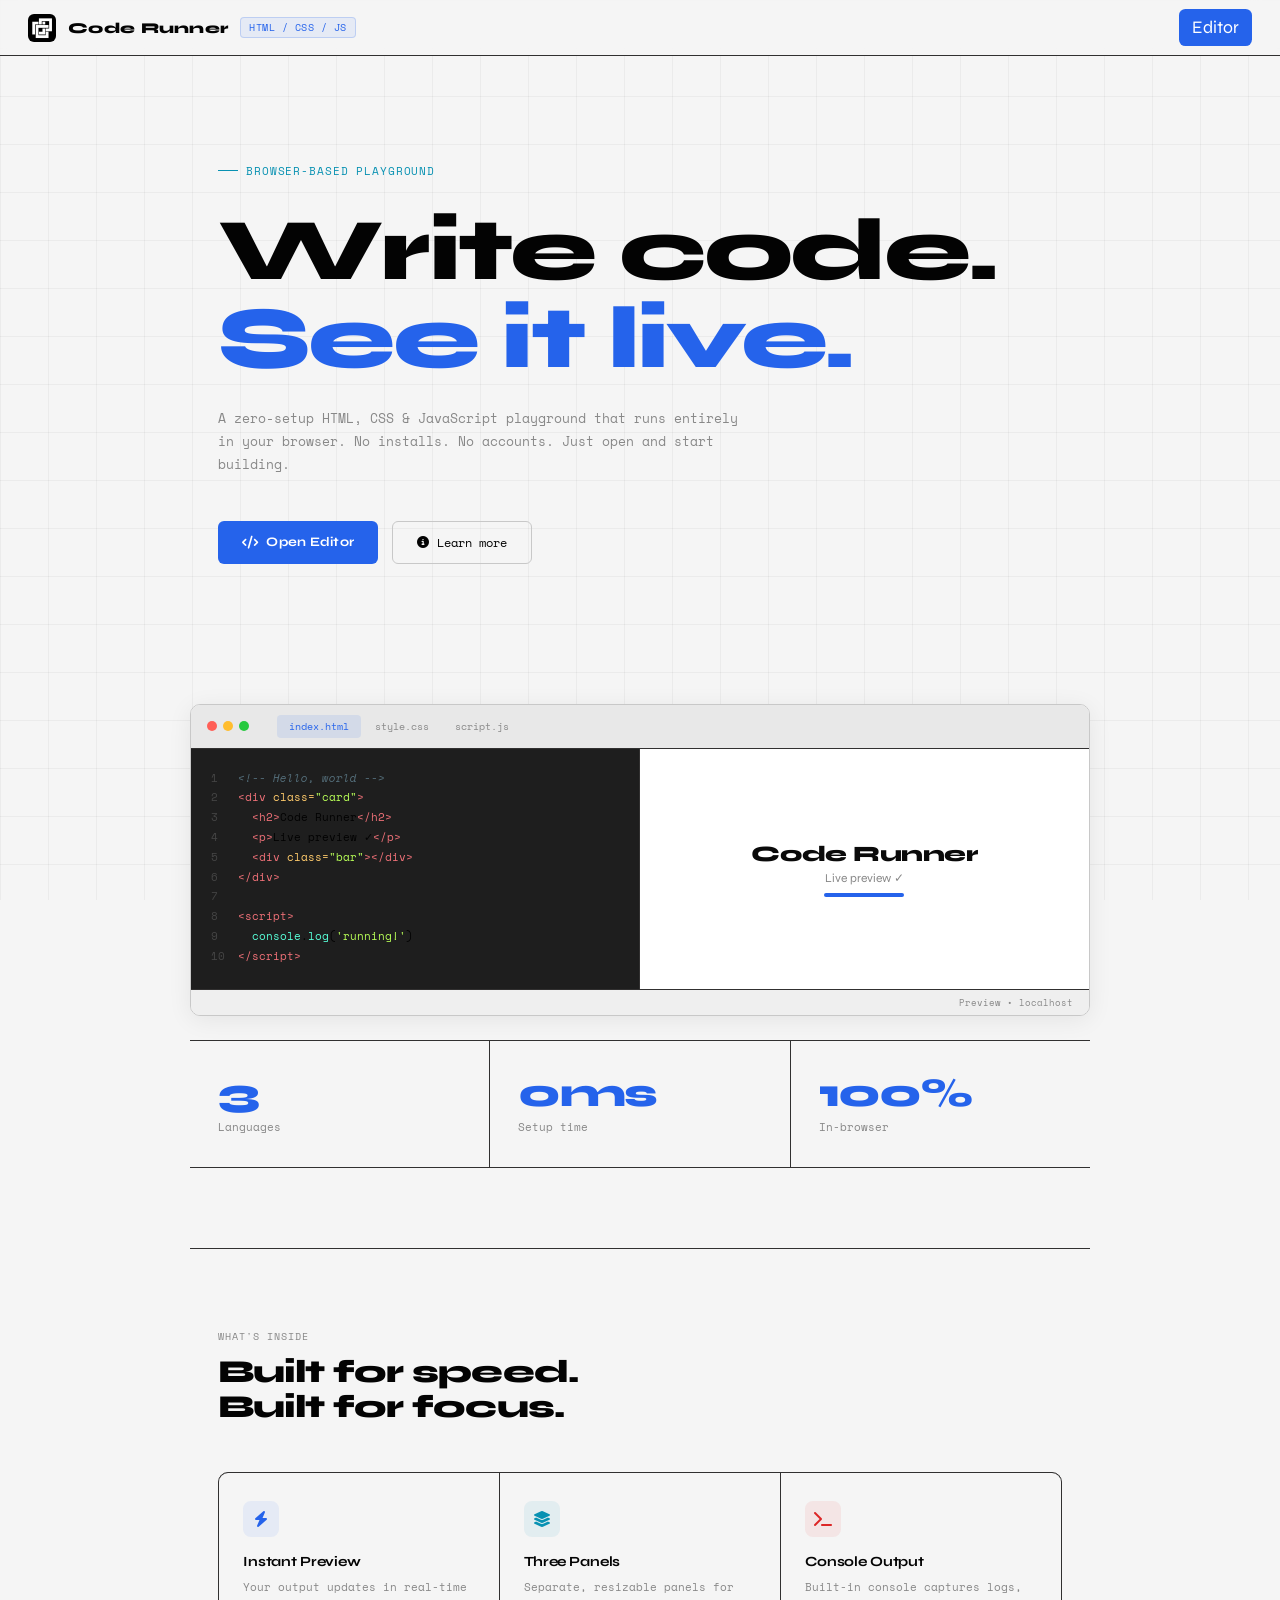
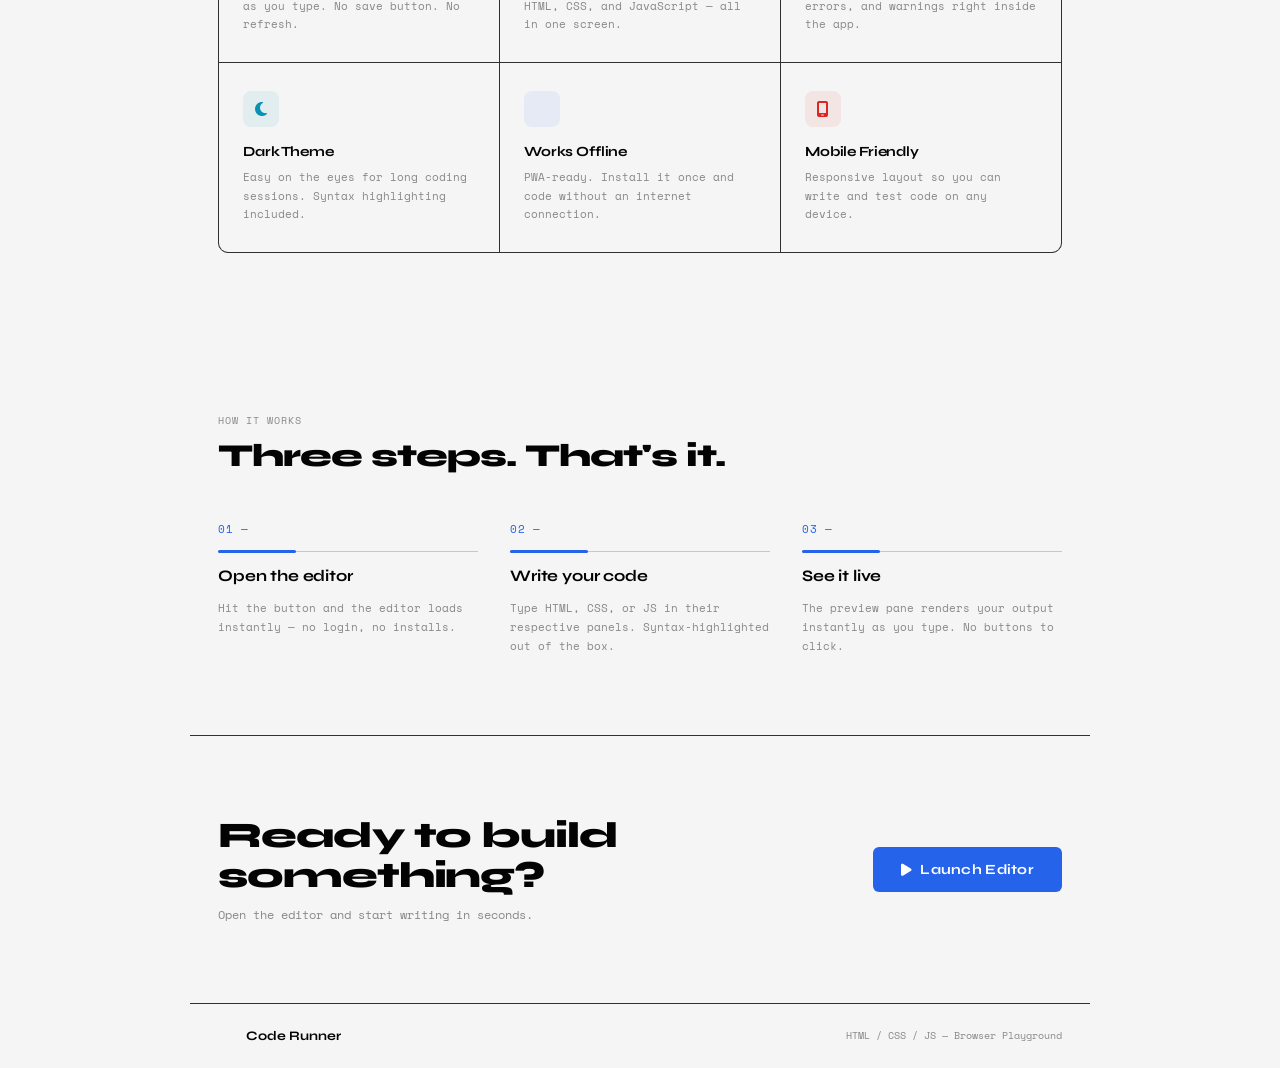
==== About/about.html @ c88e669e "UI Change" ====
<!DOCTYPE html>
<html lang="en">

<head>
  <meta charset="UTF-8">
  <meta name="viewport" content="width=device-width, initial-scale=1.0">
  <link rel="icon" href="/Icon/favicon.ico" type="image/x-icon">
  <link rel="stylesheet" href="https://cdnjs.cloudflare.com/ajax/libs/font-awesome/6.7.2/css/all.min.css"
    crossorigin="anonymous" referrerpolicy="no-referrer" />
  <link rel="preconnect" href="https://fonts.googleapis.com">
  <link rel="preconnect" href="https://fonts.gstatic.com" crossorigin>
  <link href="https://fonts.googleapis.com/css2?family=Space+Mono:ital,wght@0,400;0,700;1,400&family=Syne:wght@400;600;700;800&display=swap" rel="stylesheet">
  <link rel="stylesheet" href="../About/about.css">
  <link rel="stylesheet" href="../navbar.css">
  
  <title>Code Runner - About</title>
</head>

<body>

  <!-- Navbar -->
  <nav>
    <div class="logo-icon"><img src="../Icon/logo192.png" alt="logo"></div>
    <span class="logo-text">Code Runner</span>
    <span class="lang-label">HTML / CSS / JS</span>
    <span class="about-sec">
      <a href="../Editor/editor.html">Editor</a>
    </span>
  </nav>

  <!-- Hero -->
  <section class="hero">
    <div class="hero-eyebrow">Browser-based playground</div>
    <h1>Write code.<span>See it live.</span></h1>
    <p class="hero-desc">
      A zero-setup HTML, CSS &amp; JavaScript playground that runs entirely in your browser.
      No installs. No accounts. Just open and start building.
    </p>
    <div class="hero-cta">
      <a href="../Editor/editor.html" class="btn-primary">
        <i class="fa-solid fa-code"></i> Open Editor
      </a>
      <a href="#features" class="btn-ghost">
        <i class="fa-solid fa-circle-info"></i> Learn more
      </a>
    </div>
  </section>

  <!-- Editor mockup -->
  <div class="editor-wrap">
    <div class="editor-topbar">
      <div class="dot-row">
        <div class="dot r"></div>
        <div class="dot y"></div>
        <div class="dot g"></div>
      </div>
      <div class="tab-strip">
        <div class="tab active">index.html</div>
        <div class="tab">style.css</div>
        <div class="tab">script.js</div>
      </div>
    </div>
    <div class="editor-body">
      <div class="code-pane">
        <div><span class="ln">1</span> <span class="cm">&lt;!-- Hello, world --&gt;</span></div>
        <div><span class="ln">2</span> <span class="tag">&lt;div</span> <span class="attr">class=</span><span class="val">"card"</span><span class="tag">&gt;</span></div>
        <div><span class="ln">3</span> &nbsp;&nbsp;<span class="tag">&lt;h2&gt;</span>Code Runner<span class="tag">&lt;/h2&gt;</span></div>
        <div><span class="ln">4</span> &nbsp;&nbsp;<span class="tag">&lt;p&gt;</span>Live preview ✓<span class="tag">&lt;/p&gt;</span></div>
        <div><span class="ln">5</span> &nbsp;&nbsp;<span class="tag">&lt;div</span> <span class="attr">class=</span><span class="val">"bar"</span><span class="tag">&gt;&lt;/div&gt;</span></div>
        <div><span class="ln">6</span> <span class="tag">&lt;/div&gt;</span></div>
        <div><span class="ln">7</span></div>
        <div><span class="ln">8</span> <span class="tag">&lt;script&gt;</span></div>
        <div><span class="ln">9</span> &nbsp;&nbsp;<span class="fn">console</span>.<span class="fn">log</span>(<span class="val">'running!'</span>)</div>
        <div><span class="ln">10</span> <span class="tag">&lt;/script&gt;</span></div>
      </div>
      <div class="preview-pane">
        <div class="preview-inner">
          <h2>Code Runner</h2>
          <p>Live preview ✓</p>
          <div class="preview-bar"></div>
        </div>
      </div>
    </div>
    <div class="preview-label">Preview • localhost</div>
  </div>

  <!-- Stats -->
  <div class="stats-strip">
    <div class="stat-item">
      <div class="stat-num">3</div>
      <div class="stat-label">Languages</div>
    </div>
    <div class="stat-item">
      <div class="stat-num">0ms</div>
      <div class="stat-label">Setup time</div>
    </div>
    <div class="stat-item">
      <div class="stat-num">100%</div>
      <div class="stat-label">In-browser</div>
    </div>
  </div>

  <div class="section-divider"></div>

  <!-- Features -->
  <section class="features" id="features">
    <div class="section-header">
      <div>
        <div class="section-label">What's inside</div>
        <div class="section-title">Built for speed.<br>Built for focus.</div>
      </div>
    </div>
    <div class="feature-grid">
      <div class="feature-card">
        <div class="feat-icon a"><i class="fa-solid fa-bolt"></i></div>
        <div class="feat-title">Instant Preview</div>
        <p class="feat-desc">Your output updates in real-time as you type. No save button. No refresh.</p>
      </div>
      <div class="feature-card">
        <div class="feat-icon b"><i class="fa-solid fa-layer-group"></i></div>
        <div class="feat-title">Three Panels</div>
        <p class="feat-desc">Separate, resizable panels for HTML, CSS, and JavaScript — all in one screen.</p>
      </div>
      <div class="feature-card">
        <div class="feat-icon c"><i class="fa-solid fa-terminal"></i></div>
        <div class="feat-title">Console Output</div>
        <p class="feat-desc">Built-in console captures logs, errors, and warnings right inside the app.</p>
      </div>
      <div class="feature-card">
        <div class="feat-icon b"><i class="fa-solid fa-moon"></i></div>
        <div class="feat-title">Dark Theme</div>
        <p class="feat-desc">Easy on the eyes for long coding sessions. Syntax highlighting included.</p>
      </div>
      <div class="feature-card">
        <div class="feat-icon a"><i class="fa-solid fa-wifi-slash"></i></div>
        <div class="feat-title">Works Offline</div>
        <p class="feat-desc">PWA-ready. Install it once and code without an internet connection.</p>
      </div>
      <div class="feature-card">
        <div class="feat-icon c"><i class="fa-solid fa-mobile-screen"></i></div>
        <div class="feat-title">Mobile Friendly</div>
        <p class="feat-desc">Responsive layout so you can write and test code on any device.</p>
      </div>
    </div>
  </section>

  <!-- How it works -->
  <section class="how">
    <div class="section-label">How it works</div>
    <div class="section-title" style="font-size:32px; font-weight:800; letter-spacing:-0.03em; line-height:1.1;">Three steps. That's it.</div>
    <div class="steps">
      <div class="step">
        <div class="step-num">01 —</div>
        <div class="step-line"></div>
        <div class="step-title">Open the editor</div>
        <p class="step-desc">Hit the button and the editor loads instantly — no login, no installs.</p>
      </div>
      <div class="step">
        <div class="step-num">02 —</div>
        <div class="step-line"></div>
        <div class="step-title">Write your code</div>
        <p class="step-desc">Type HTML, CSS, or JS in their respective panels. Syntax-highlighted out of the box.</p>
      </div>
      <div class="step">
        <div class="step-num">03 —</div>
        <div class="step-line"></div>
        <div class="step-title">See it live</div>
        <p class="step-desc">The preview pane renders your output instantly as you type. No buttons to click.</p>
      </div>
    </div>
  </section>

  <!-- CTA -->
  <div class="cta-section">
    <div class="cta-text">
      <h2>Ready to build something?</h2>
      <p>Open the editor and start writing in seconds.</p>
    </div>
    <a href="../Editor/editor.html" class="btn-primary" style="white-space: nowrap; font-size:14px; padding: 14px 28px;">
      <i class="fa-solid fa-play"></i> Launch Editor
    </a>
  </div>

  <!-- Footer -->
  <footer>
    <div class="footer-brand">
      <img src="./Icon/logo192.png" alt="" width="20" style="border-radius:4px">
      Code Runner
    </div>
    <div class="footer-copy">HTML / CSS / JS — Browser Playground</div>
  </footer>

</body>
</html>
---- About/about.css ----
*,
*::before,
*::after {
    box-sizing: border-box;
    margin: 0;
    padding: 0;
}

:root {
    --bg: #f5f5f5;
    --bg2: #efefef;
    --bg3: #e8e8e8;
    --border: #313030;
    --border2: #c8c8c8;
    --text: #030303;
    --muted: #888;
    --accent: #2563eb;
    --accent2: #0891b2;
    --accent3: #dc2626;
    --mono: 'Space Mono', monospace;
    --sans: 'Syne', sans-serif;
}

html { scroll-behavior: smooth; }

body {
    background: var(--bg);
    color: var(--text);
    font-family: var(--sans);
    min-height: 100vh;
    overflow-x: hidden;

    &::-webkit-scrollbar {
        display: none;
    }
}

/* ── GRID BG ── */
body::before {
    content: '';
    position: fixed;
    inset: 0;
    background-image:
        linear-gradient(rgba(0, 0, 0, 0.04) 1px, transparent 1px),
        linear-gradient(90deg, rgba(0, 0, 0, 0.04) 1px, transparent 1px);
    background-size: 48px 48px;
    pointer-events: none;
    z-index: 0;
}

.hero,
.editor-wrap,
.features,
.stats-strip,
.how,
.cta-section,
footer {
    position: relative;
    z-index: 1;
}

/* ── HERO ── */
.hero {
    position: relative;
    padding: 100px 28px 80px;
    max-width: 900px;
    margin: 0 auto;
    overflow: hidden;
}

.hero-eyebrow {
    display: inline-flex;
    align-items: center;
    gap: 8px;
    font-family: var(--mono);
    font-size: 11px;
    color: var(--accent2);
    letter-spacing: 0.08em;
    text-transform: uppercase;
    margin-bottom: 28px;
    opacity: 0;
    animation: fadeUp 0.6s 0.1s forwards;
}
.hero-eyebrow::before {
    content: '';
    display: block;
    width: 20px; height: 1px;
    background: var(--accent2);
}

.hero h1 {
    font-size: clamp(48px, 8vw, 88px);
    font-weight: 800;
    line-height: 1;
    letter-spacing: -0.03em;
    margin-bottom: 24px;
    opacity: 0;
    animation: fadeUp 0.7s 0.2s forwards;
}
.hero h1 span { color: var(--accent); display: block; }

.hero-desc {
    font-family: var(--mono);
    font-size: 13px;
    color: var(--muted);
    line-height: 1.8;
    max-width: 520px;
    margin-bottom: 44px;
    opacity: 0;
    animation: fadeUp 0.7s 0.3s forwards;
}

.hero-cta {
    display: flex;
    gap: 14px;
    flex-wrap: wrap;
    opacity: 0;
    animation: fadeUp 0.7s 0.4s forwards;
}

.btn-primary {
    display: inline-flex;
    align-items: center;
    gap: 8px;
    padding: 12px 24px;
    background: var(--accent);
    color: #fff;
    font-family: var(--sans);
    font-weight: 700;
    font-size: 13px;
    border: none;
    border-radius: 6px;
    cursor: pointer;
    text-decoration: none;
    transition: opacity 0.2s, transform 0.15s;
    letter-spacing: 0.02em;
}
.btn-primary:hover { opacity: 0.88; transform: translateY(-1px); }
.btn-primary:active { transform: scale(0.98); }

.btn-ghost {
    display: inline-flex;
    align-items: center;
    gap: 8px;
    padding: 12px 24px;
    background: transparent;
    color: var(--text);
    font-family: var(--mono);
    font-size: 12px;
    border: 1px solid var(--border2);
    border-radius: 6px;
    cursor: pointer;
    text-decoration: none;
    transition: border-color 0.2s, color 0.2s, transform 0.15s;
}
.btn-ghost:hover { border-color: var(--muted); transform: translateY(-1px); }

/* ── EDITOR MOCKUP ── */
.editor-wrap {
    margin: 60px 28px 0;
    max-width: 900px;
    margin-left: auto;
    margin-right: auto;
    border: 1px solid var(--border2);
    border-radius: 10px;
    overflow: hidden;
    opacity: 0;
    animation: fadeUp 0.8s 0.5s forwards;
    box-shadow: 0 4px 24px rgba(0,0,0,0.07);
}

.editor-topbar {
    background: var(--bg3);
    border-bottom: 1px solid var(--border);
    padding: 10px 16px;
    display: flex;
    align-items: center;
    gap: 12px;
}

.dot-row { display: flex; gap: 6px; }
.dot { width: 10px; height: 10px; border-radius: 50%; }
.dot.r { background: #ff5f57; }
.dot.y { background: #ffbd2e; }
.dot.g { background: #27c93f; }

.tab-strip { display: flex; gap: 2px; margin-left: 16px; }
.tab {
    font-family: var(--mono);
    font-size: 10px;
    padding: 4px 12px;
    border-radius: 4px;
    color: var(--muted);
    cursor: pointer;
    transition: background 0.2s, color 0.2s;
}
.tab.active {
    background: rgba(37, 99, 235, 0.1);
    color: var(--accent);
}

.editor-body {
    display: grid;
    grid-template-columns: 1fr 1fr;
    min-height: 240px;
}

.code-pane {
    background: #1e1e1e;
    padding: 20px;
    font-family: var(--mono);
    font-size: 11px;
    line-height: 1.8;
    border-right: 1px solid var(--border);
    overflow: hidden;
}
.code-pane .ln { color: #444; user-select: none; display: inline-block; width: 20px; }
.kw  { color: #c792ea; }
.tag { color: #f07178; }
.attr{ color: #ffcb6b; }
.val { color: #b8ff57; }
.cm  { color: #546e7a; font-style: italic; }
.fn  { color: #57ffd8; }

.preview-pane {
    background: #fff;
    display: flex;
    align-items: center;
    justify-content: center;
    flex-direction: column;
    gap: 8px;
    padding: 24px;
}
.preview-inner { text-align: center; font-family: 'Syne', sans-serif; }
.preview-inner h2 { font-size: 22px; font-weight: 800; color: #0a0a0a; letter-spacing: -0.02em; }
.preview-inner p { font-size: 12px; color: #888; margin-top: 4px; }
.preview-bar { width: 80px; height: 4px; border-radius: 2px; background: #2563eb; margin: 8px auto 0; }

.preview-label {
    font-family: var(--mono);
    font-size: 9px;
    color: var(--muted);
    border-top: 1px solid var(--border);
    padding: 6px 16px;
    background: var(--bg2);
    text-align: right;
}

/* ── DIVIDER ── */
.section-divider {
    width: 100%; height: 1px;
    background: var(--border);
    max-width: 900px;
    margin: 80px auto 0;
}

/* ── FEATURES ── */
.features {
    padding: 80px 28px;
    max-width: 900px;
    margin: 0 auto;
}

.section-header {
    display: flex;
    align-items: flex-end;
    justify-content: space-between;
    margin-bottom: 48px;
}

.section-label {
    font-family: var(--mono);
    font-size: 10px;
    color: var(--muted);
    letter-spacing: 0.1em;
    text-transform: uppercase;
    margin-bottom: 10px;
}

.section-title {
    font-size: 32px;
    font-weight: 800;
    letter-spacing: -0.03em;
    line-height: 1.1;
}

.feature-grid {
    display: grid;
    grid-template-columns: repeat(3, 1fr);
    gap: 1px;
    background: var(--border);
    border: 1px solid var(--border);
    border-radius: 10px;
    overflow: hidden;
}

.feature-card {
    background: var(--bg);
    padding: 28px 24px;
    transition: background 0.25s;
}
.feature-card:hover { background: var(--bg2); }

.feat-icon {
    width: 36px; height: 36px;
    border-radius: 8px;
    display: flex; align-items: center; justify-content: center;
    font-size: 16px;
    margin-bottom: 16px;
}
.feat-icon.a { background: rgba(37, 99, 235, 0.08); color: var(--accent); }
.feat-icon.b { background: rgba(8, 145, 178, 0.08); color: var(--accent2); }
.feat-icon.c { background: rgba(220, 38, 38, 0.08); color: var(--accent3); }

.feat-title { font-size: 14px; font-weight: 700; letter-spacing: -0.01em; margin-bottom: 8px; }
.feat-desc { font-family: var(--mono); font-size: 11px; color: var(--muted); line-height: 1.7; }

/* ── STATS ── */
.stats-strip {
    border-top: 1px solid var(--border);
    border-bottom: 1px solid var(--border);
    display: flex;
    max-width: 900px;
    margin: 1.5rem auto 0 auto;
}

.stat-item {
    flex: 1;
    padding: 32px 28px;
    border-right: 1px solid var(--border);
}
.stat-item:last-child { border-right: none; }

.stat-num {
    font-size: 40px;
    font-weight: 800;
    letter-spacing: -0.04em;
    color: var(--accent);
    line-height: 1;
    margin-bottom: 6px;
}
.stat-label { font-family: var(--mono); font-size: 11px; color: var(--muted); }

/* ── HOW IT WORKS ── */
.how {
    padding: 80px 28px;
    max-width: 900px;
    margin: 0 auto;
}

.steps {
    display: grid;
    grid-template-columns: repeat(3, 1fr);
    gap: 32px;
    margin-top: 48px;
}

.step { display: flex; flex-direction: column; gap: 14px; }

.step-num { font-family: var(--mono); font-size: 11px; color: var(--accent); letter-spacing: 0.05em; }

.step-line {
    width: 100%; height: 1px;
    background: var(--border2);
    position: relative;
}
.step-line::after {
    content: '';
    position: absolute;
    left: 0; top: -1px;
    height: 3px; width: 30%;
    background: var(--accent);
    border-radius: 2px;
}

.step-title { font-size: 16px; font-weight: 700; letter-spacing: -0.01em; }
.step-desc { font-family: var(--mono); font-size: 11px; color: var(--muted); line-height: 1.7; }

/* ── CTA ── */
.cta-section {
    padding: 80px 28px;
    max-width: 900px;
    margin: 0 auto;
    border-top: 1px solid var(--border);
    display: grid;
    grid-template-columns: 1fr auto;
    align-items: center;
    gap: 40px;
}
.cta-text h2 { font-size: 36px; font-weight: 800; letter-spacing: -0.03em; line-height: 1.1; margin-bottom: 10px; }
.cta-text p { font-family: var(--mono); font-size: 12px; color: var(--muted); }

/* ── FOOTER ── */
footer {
    border-top: 1px solid var(--border);
    padding: 24px 28px;
    max-width: 900px;
    margin: 0 auto;
    display: flex;
    align-items: center;
    justify-content: space-between;
}
.footer-brand { display: flex; align-items: center; gap: 8px; font-size: 13px; font-weight: 700; }
.footer-copy { font-family: var(--mono); font-size: 10px; color: var(--muted); }

/* ── ANIMATIONS ── */
@keyframes fadeUp {
    from { opacity: 0; transform: translateY(20px); }
    to   { opacity: 1; transform: translateY(0); }
}

/* ── RESPONSIVE ── */
@media (max-width: 680px) {
    .editor-body { grid-template-columns: 1fr; }
    .preview-pane { display: none; }
    .feature-grid { grid-template-columns: 1fr; }
    .steps { grid-template-columns: 1fr; gap: 24px; }
    .cta-section { grid-template-columns: 1fr; }
    .hero h1 { font-size: 44px; }
}
---- navbar.css ----
nav {
    position: sticky;
    top: 0;
    z-index: 100;
    display: flex;
    align-items: center;
    gap: 12px;
    padding: 0 28px;
    height: 56px;
    background: rgba(245, 245, 245, 0.88);
    backdrop-filter: blur(12px);
    border-bottom: 1px solid var(--border);
}

.logo-icon img {
    width: 28px; 
    height: 28px;
    border-radius: 6px; 
    display: block;
}

.logo-text {
    font-family: var(--sans);
    font-weight: 800;
    font-size: 15px;
    letter-spacing: 0.02em;
    color: var(--text);
}

.lang-label {
    font-family: var(--mono);
    font-size: 10px;
    color: var(--accent);
    background: rgba(37, 99, 235, 0.08);
    border: 1px solid rgba(37, 99, 235, 0.2);
    padding: 2px 8px;
    border-radius: 4px;
    letter-spacing: 0.05em;
}

nav .about-sec { margin-left: auto; font-weight: 400; font-size: 1.1rem; cursor: pointer; }
nav .about-sec a { padding: 0.5rem 0.8rem; border-radius: .4rem; text-decoration: none; background: #2563eb; color: #fff; }
nav .about-sec a:hover { opacity: 0.6; transition: opacity 0.2s ease; }
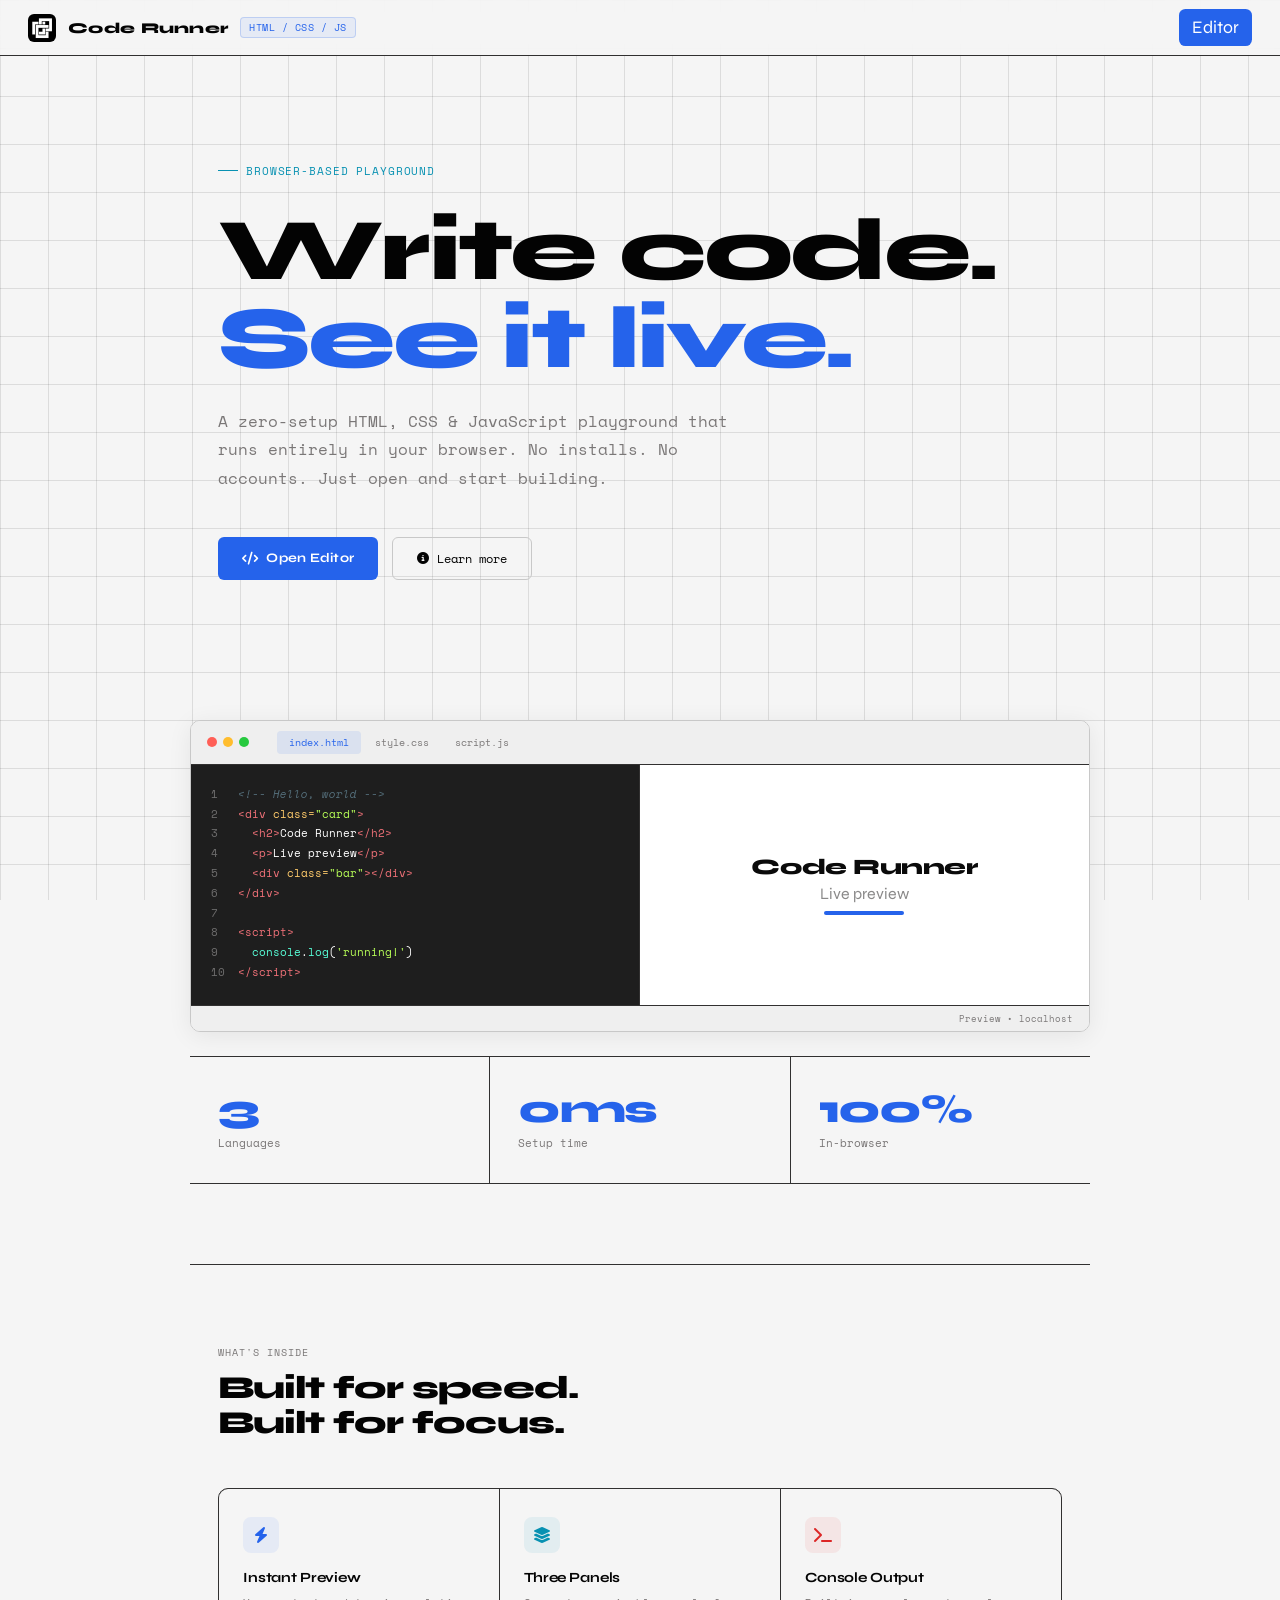
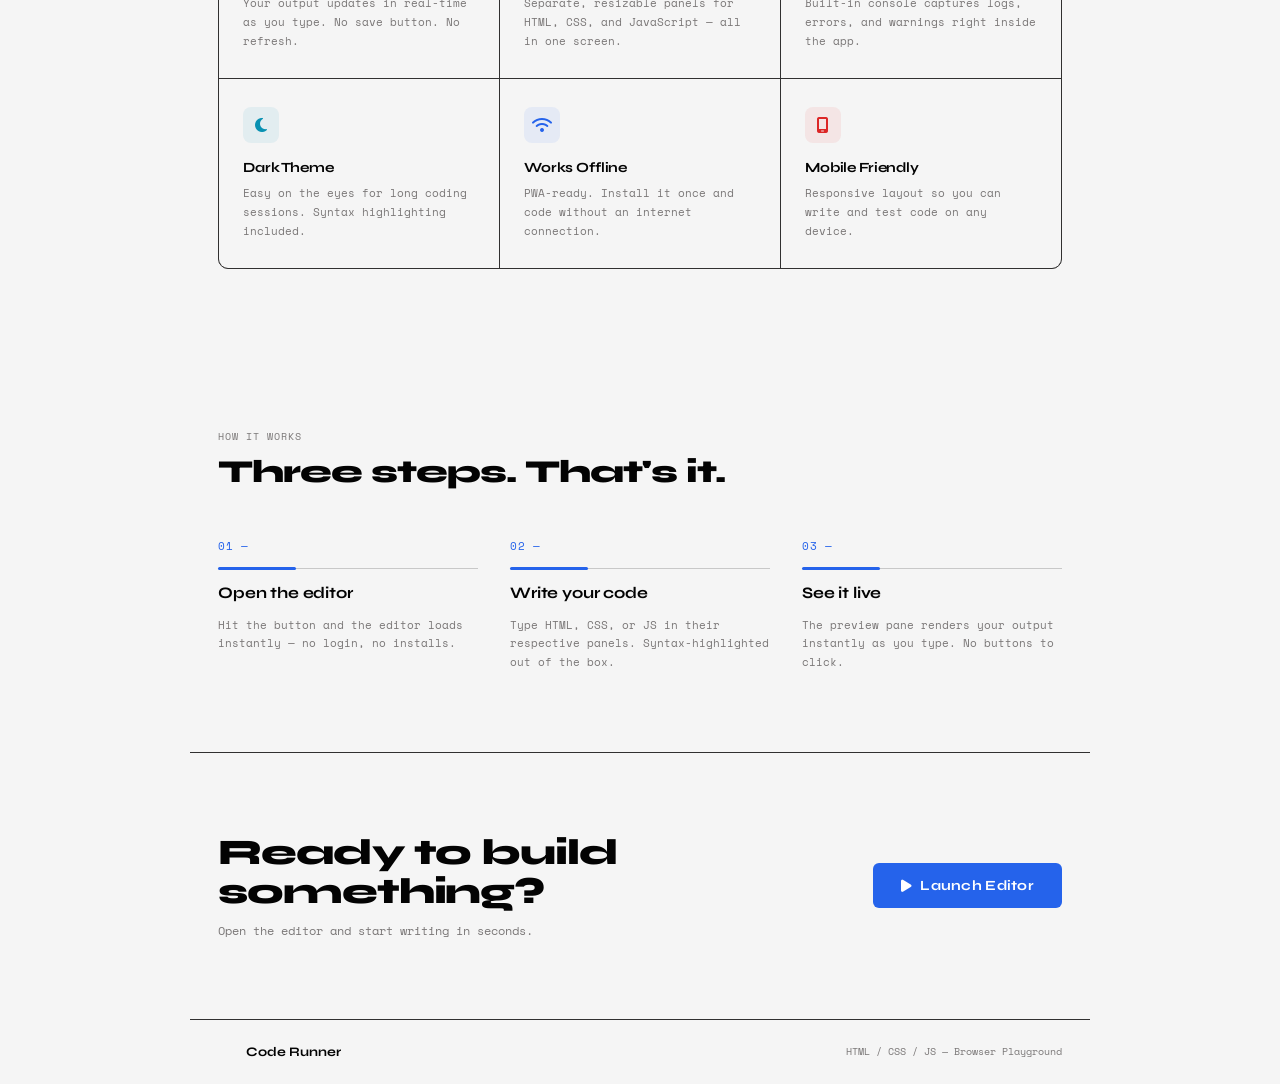
==== commit 4a0fda88: "File Location Change, Style Change" ====
--- a/About/about.html
+++ b/About/about.html
@@ -24,7 +24,7 @@
     <span class="logo-text">Code Runner</span>
     <span class="lang-label">HTML / CSS / JS</span>
     <span class="about-sec">
-      <a href="../Editor/editor.html">Editor</a>
+      <a href="../index.html">Editor</a>
     </span>
   </nav>
 
@@ -37,7 +37,7 @@
       No installs. No accounts. Just open and start building.
     </p>
     <div class="hero-cta">
-      <a href="../Editor/editor.html" class="btn-primary">
+      <a href="../index.html" class="btn-primary">
         <i class="fa-solid fa-code"></i> Open Editor
       </a>
       <a href="#features" class="btn-ghost">
@@ -65,7 +65,7 @@
         <div><span class="ln">1</span> <span class="cm">&lt;!-- Hello, world --&gt;</span></div>
         <div><span class="ln">2</span> <span class="tag">&lt;div</span> <span class="attr">class=</span><span class="val">"card"</span><span class="tag">&gt;</span></div>
         <div><span class="ln">3</span> &nbsp;&nbsp;<span class="tag">&lt;h2&gt;</span>Code Runner<span class="tag">&lt;/h2&gt;</span></div>
-        <div><span class="ln">4</span> &nbsp;&nbsp;<span class="tag">&lt;p&gt;</span>Live preview ✓<span class="tag">&lt;/p&gt;</span></div>
+        <div><span class="ln">4</span> &nbsp;&nbsp;<span class="tag">&lt;p&gt;</span>Live preview<span class="tag">&lt;/p&gt;</span></div>
         <div><span class="ln">5</span> &nbsp;&nbsp;<span class="tag">&lt;div</span> <span class="attr">class=</span><span class="val">"bar"</span><span class="tag">&gt;&lt;/div&gt;</span></div>
         <div><span class="ln">6</span> <span class="tag">&lt;/div&gt;</span></div>
         <div><span class="ln">7</span></div>
@@ -76,7 +76,7 @@
       <div class="preview-pane">
         <div class="preview-inner">
           <h2>Code Runner</h2>
-          <p>Live preview ✓</p>
+          <p>Live preview</p>
           <div class="preview-bar"></div>
         </div>
       </div>
@@ -132,7 +132,7 @@
         <p class="feat-desc">Easy on the eyes for long coding sessions. Syntax highlighting included.</p>
       </div>
       <div class="feature-card">
-        <div class="feat-icon a"><i class="fa-solid fa-wifi-slash"></i></div>
+        <div class="feat-icon a"><i class="fa-solid fa-wifi"></i></div>
         <div class="feat-title">Works Offline</div>
         <p class="feat-desc">PWA-ready. Install it once and code without an internet connection.</p>
       </div>
@@ -176,7 +176,7 @@
       <h2>Ready to build something?</h2>
       <p>Open the editor and start writing in seconds.</p>
     </div>
-    <a href="../Editor/editor.html" class="btn-primary" style="white-space: nowrap; font-size:14px; padding: 14px 28px;">
+    <a href="../index.html" class="btn-primary" style="white-space: nowrap; font-size:14px; padding: 14px 28px;">
       <i class="fa-solid fa-play"></i> Launch Editor
     </a>
   </div>
--- a/About/about.css
+++ b/About/about.css
@@ -1,6 +1,4 @@
-*,
-*::before,
-*::after {
+* {
     box-sizing: border-box;
     margin: 0;
     padding: 0;
@@ -13,7 +11,7 @@
     --border: #313030;
     --border2: #c8c8c8;
     --text: #030303;
-    --muted: #888;
+    --muted: #7a7777;
     --accent: #2563eb;
     --accent2: #0891b2;
     --accent3: #dc2626;
@@ -29,6 +27,7 @@
     font-family: var(--sans);
     min-height: 100vh;
     overflow-x: hidden;
+    user-select: none;
 
     &::-webkit-scrollbar {
         display: none;
@@ -41,8 +40,8 @@
     position: fixed;
     inset: 0;
     background-image:
-        linear-gradient(rgba(0, 0, 0, 0.04) 1px, transparent 1px),
-        linear-gradient(90deg, rgba(0, 0, 0, 0.04) 1px, transparent 1px);
+        linear-gradient(rgba(0, 0, 0, 0.10) 1px, transparent 1px),
+        linear-gradient(90deg, rgba(0, 0, 0, 0.10) 1px, transparent 1px);
     background-size: 48px 48px;
     pointer-events: none;
     z-index: 0;
@@ -101,7 +100,7 @@
 
 .hero-desc {
     font-family: var(--mono);
-    font-size: 13px;
+    font-size: 1rem;
     color: var(--muted);
     line-height: 1.8;
     max-width: 520px;
@@ -170,7 +169,7 @@
 }
 
 .editor-topbar {
-    background: var(--bg3);
+    background: var(--bg2);
     border-bottom: 1px solid var(--border);
     padding: 10px 16px;
     display: flex;
@@ -207,6 +206,7 @@
 
 .code-pane {
     background: #1e1e1e;
+    color: #fff;
     padding: 20px;
     font-family: var(--mono);
     font-size: 11px;
@@ -214,7 +214,7 @@
     border-right: 1px solid var(--border);
     overflow: hidden;
 }
-.code-pane .ln { color: #444; user-select: none; display: inline-block; width: 20px; }
+.code-pane .ln { color: #6e6d6d; user-select: none; display: inline-block; width: 20px; }
 .kw  { color: #c792ea; }
 .tag { color: #f07178; }
 .attr{ color: #ffcb6b; }
@@ -233,7 +233,7 @@
 }
 .preview-inner { text-align: center; font-family: 'Syne', sans-serif; }
 .preview-inner h2 { font-size: 22px; font-weight: 800; color: #0a0a0a; letter-spacing: -0.02em; }
-.preview-inner p { font-size: 12px; color: #888; margin-top: 4px; }
+.preview-inner p { font-size: 1rem; color: #8a8989; margin-top: 4px; }
 .preview-bar { width: 80px; height: 4px; border-radius: 2px; background: #2563eb; margin: 8px auto 0; }
 
 .preview-label {
